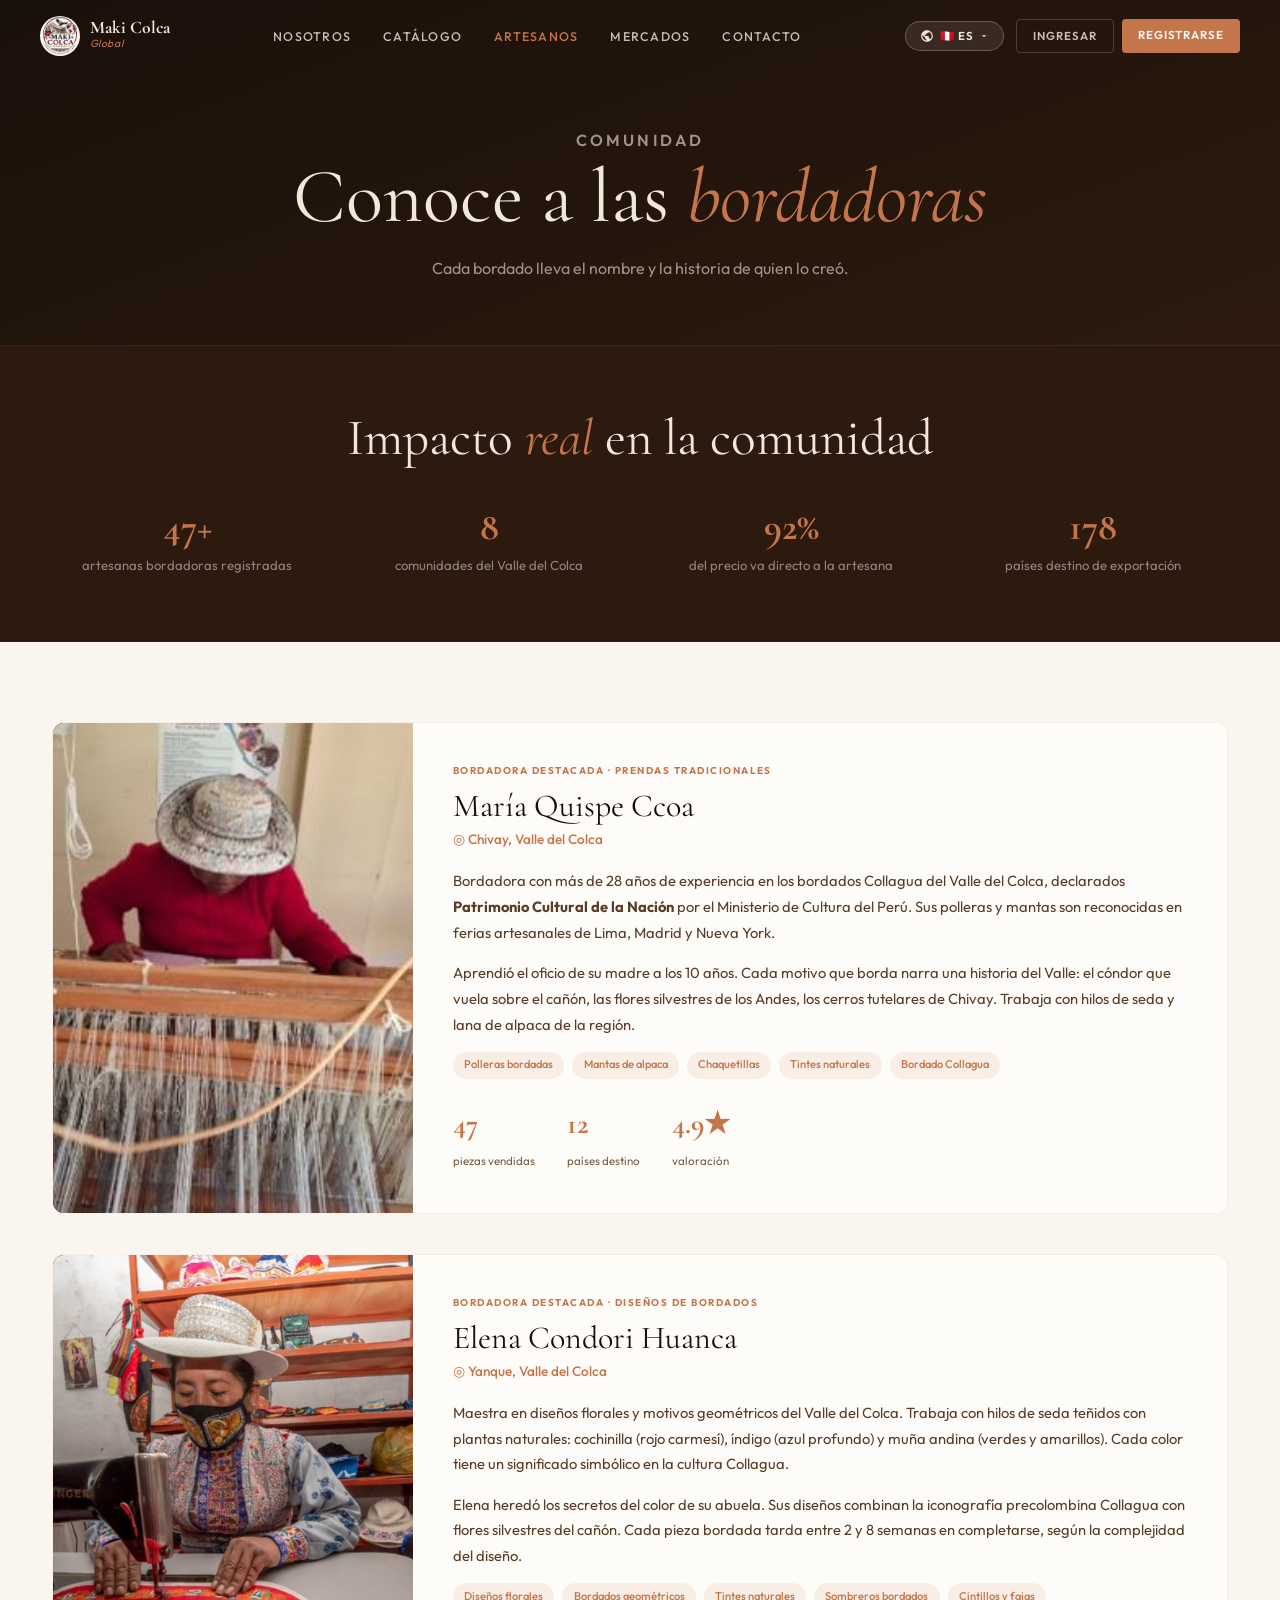
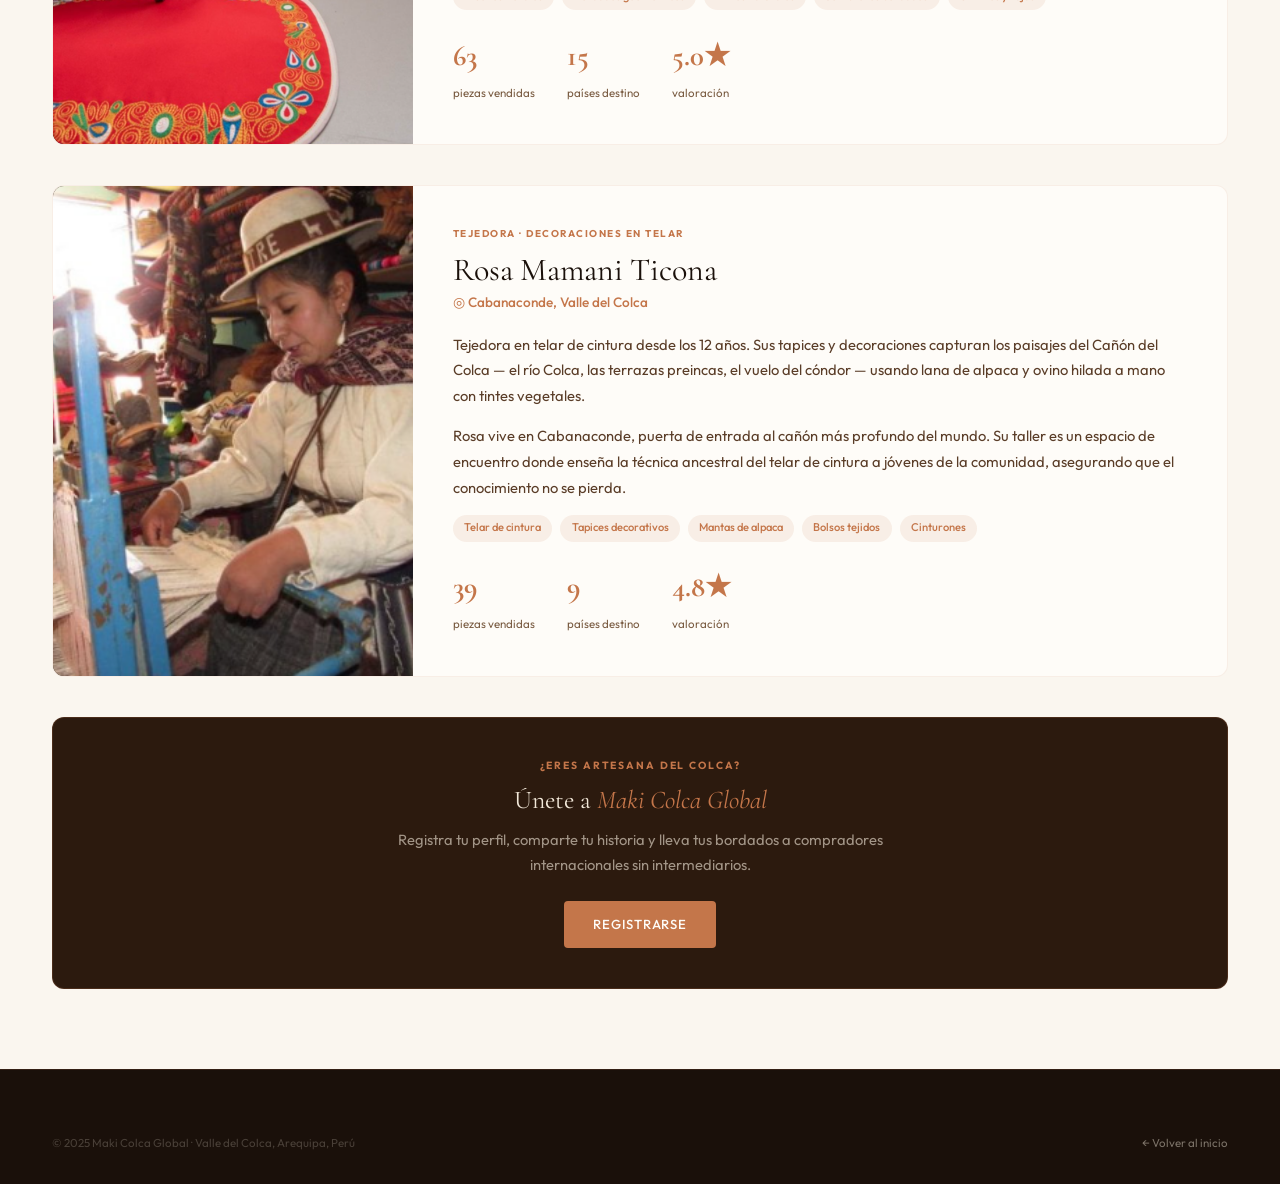
==== pages/artesanos.html @ 5dd4e405 "Add files via upload" ====
<!DOCTYPE html>
<html lang="es">
<head>
  <meta charset="UTF-8" />
  <meta name="viewport" content="width=device-width, initial-scale=1.0" />
  <title>Artesanas — Maki Colca Global</title>
  <link rel="stylesheet" href="../css/main.css" />
  <style>
    .page-header { background: linear-gradient(160deg,#1A100A,#2C1A0E); padding: 8rem 2.5rem 4rem; text-align: center; border-bottom: 1px solid rgba(196,118,74,.2); }
    .page-header h1 { color: var(--sand); margin-bottom: 1rem; }
    .page-header p  { color: rgba(242,232,217,.6); font-size: 1rem; max-width: 520px; margin: 0 auto; }
    .artisans-section { padding: 5rem 0; background: var(--sand-light); }

    .profile-grid { display: grid; grid-template-columns: 360px 1fr; gap: 0; background: var(--white); border-radius: var(--radius-lg); overflow: hidden; border: 1px solid rgba(196,118,74,.1); margin-bottom: 2.5rem; transition: box-shadow .3s; }
    .profile-grid:hover { box-shadow: 0 12px 48px rgba(196,118,74,.1); }
    .profile-img { position: relative; min-height: 320px; background: #2C1A0E; overflow: hidden; }
    .profile-img img { width:100%; height:100%; object-fit:cover; object-position:top; opacity:0; transition: opacity .5s ease; }
    .profile-img img.loaded { opacity:1; }
    .profile-body { padding: 2.5rem; }
    .profile-tag  { font-size:.62rem; font-weight:700; letter-spacing:.15em; text-transform:uppercase; color:var(--clay); display:block; margin-bottom:.6rem; }
    .profile-body h2 { font-size:2rem; margin-bottom:.3rem; }
    .profile-village { color:var(--clay); font-size:.85rem; font-weight:500; display:block; margin-bottom:1.1rem; }
    .profile-body p  { font-size:.92rem; color:#5a3d28; line-height:1.75; margin-bottom:.9rem; }
    .profile-skills  { display:flex; gap:.5rem; flex-wrap:wrap; margin-bottom:1.4rem; }
    .skill-tag { font-size:.7rem; padding:.28rem .7rem; background:rgba(196,118,74,.1); color:var(--clay); border-radius:20px; font-weight:500; }
    .profile-metrics { display:flex; gap:2rem; }
    .metric strong { display:block; font-family:var(--font-display); font-size:1.8rem; color:var(--clay); }
    .metric span   { font-size:.72rem; color:#7a5c42; }

    .impact-band { background:var(--bark); padding:4rem 0; text-align:center; }
    .impact-band h2 { color:var(--sand); margin-bottom:2.5rem; }
    .impact-grid { display:grid; grid-template-columns:repeat(4,1fr); gap:2rem; }
    .impact-item strong { display:block; font-family:var(--font-display); font-size:2.4rem; color:var(--clay); line-height:1; margin-bottom:.4rem; }
    .impact-item span   { font-size:.82rem; color:rgba(242,232,217,.52); }

    @media(max-width:900px){
      .profile-grid { grid-template-columns:1fr; }
      .profile-img  { min-height:240px; }
      .profile-body { padding:1.5rem; }
      .impact-grid  { grid-template-columns:repeat(2,1fr); }
    }
  </style>
</head>
<body class="page-enter">

<nav class="nav scrolled" id="nav">
  <div class="nav__logo">
    <a href="../index.html">
      <img class="nav__logo-img" src="../assets/logo.png" alt="Maki Colca Global" />
      <div class="nav__logo-text"><strong>Maki Colca</strong><span>Global</span></div>
    </a>
  </div>
  <ul class="nav__links">
    <li><a href="../index.html#nosotros" data-i18n="nav_nosotros">Nosotros</a></li>
    <li><a href="catalogo.html" data-i18n="nav_catalogo">Catálogo</a></li>
    <li><a href="#" class="active" data-i18n="nav_artesanos">Artesanos</a></li>
    <li><a href="../index.html#mercados" data-i18n="nav_mercados">Mercados</a></li>
    <li><a href="contacto.html" data-i18n="nav_contacto">Contacto</a></li>
  </ul>
  <div class="nav__right">
    <div class="lang-switcher">
      <button class="lang-btn">
        <svg viewBox="0 0 24 24" style="width:14px;height:14px;fill:currentColor"><path d="M12 2C6.48 2 2 6.48 2 12s4.48 10 10 10 10-4.48 10-10S17.52 2 12 2zm-1 17.93c-3.95-.49-7-3.85-7-7.93 0-.62.08-1.21.21-1.79L9 15v1c0 1.1.9 2 2 2v1.93zm6.9-2.54c-.26-.81-1-1.39-1.9-1.39h-1v-3c0-.55-.45-1-1-1H8v-2h2c.55 0 1-.45 1-1V7h2c1.1 0 2-.9 2-2v-.41c2.93 1.19 5 4.06 5 7.41 0 2.08-.8 3.97-2.1 5.39z"/></svg>
        <span class="lang-current">🇵🇪 ES</span>
        <svg viewBox="0 0 24 24" style="width:10px;height:10px;fill:currentColor"><path d="M7 10l5 5 5-5z"/></svg>
      </button>
      <div class="lang-dropdown">
        <div class="lang-option selected" data-lang="es"><span class="flag">🇵🇪</span> Español</div>
        <div class="lang-option" data-lang="fr"><span class="flag">🇫🇷</span> Français</div>
        <div class="lang-option" data-lang="de"><span class="flag">🇩🇪</span> Deutsch</div>
        <div class="lang-option" data-lang="en"><span class="flag">🇬🇧</span> English</div>
      </div>
    </div>
    <div class="nav__auth">
      <a href="login.html" class="login-btn" data-i18n="nav_login">Ingresar</a>
      <a href="register.html" class="register-btn" data-i18n="nav_register">Registrarse</a>
    </div>
  </div>
  <button class="nav__burger" id="navBurger" aria-label="Menú"><span></span><span></span><span></span></button>
</nav>

<div class="page-header">
  <p class="label label--center" data-i18n="art_label">Comunidad</p>
  <h1 data-i18n="art_title">Conoce a las <em>bordadoras</em></h1>
  <p data-i18n="art_desc">Cada bordado lleva el nombre y la historia de quien lo creó. Transparencia total desde el origen hasta tu hogar.</p>
</div>

<!-- IMPACT -->
<div class="impact-band">
  <div class="container">
    <h2 class="reveal">Impacto <em>real</em> en la comunidad</h2>
    <div class="impact-grid">
      <div class="impact-item reveal"><strong>47+</strong><span>artesanas bordadoras registradas</span></div>
      <div class="impact-item reveal"><strong>8</strong><span>comunidades del Valle del Colca</span></div>
      <div class="impact-item reveal"><strong>92%</strong><span>del precio va directo a la artesana</span></div>
      <div class="impact-item reveal"><strong>178</strong><span>países destino de exportación</span></div>
    </div>
  </div>
</div>

<section class="artisans-section">
  <div class="container">

    <!-- ARTESANA 1 -->
    <div class="profile-grid reveal">
      <div class="profile-img">
        <img data-src="../img/Artesano1.png" alt="María Quispe Ccoa" />
      </div>
      <div class="profile-body">
        <span class="profile-tag">Bordadora destacada · Prendas Tradicionales</span>
        <h2>María Quispe Ccoa</h2>
        <span class="profile-village">◎ Chivay, Valle del Colca</span>
        <p>Bordadora con más de 28 años de experiencia en los bordados Collagua del Valle del Colca, declarados <strong>Patrimonio Cultural de la Nación</strong> por el Ministerio de Cultura del Perú. Sus polleras y mantas son reconocidas en ferias artesanales de Lima, Madrid y Nueva York.</p>
        <p>Aprendió el oficio de su madre a los 10 años. Cada motivo que borda narra una historia del Valle: el cóndor que vuela sobre el cañón, las flores silvestres de los Andes, los cerros tutelares de Chivay. Trabaja con hilos de seda y lana de alpaca de la región.</p>
        <div class="profile-skills">
          <span class="skill-tag">Polleras bordadas</span>
          <span class="skill-tag">Mantas de alpaca</span>
          <span class="skill-tag">Chaquetillas</span>
          <span class="skill-tag">Tintes naturales</span>
          <span class="skill-tag">Bordado Collagua</span>
        </div>
        <div class="profile-metrics">
          <div class="metric"><strong>47</strong><span>piezas vendidas</span></div>
          <div class="metric"><strong>12</strong><span>países destino</span></div>
          <div class="metric"><strong>4.9★</strong><span>valoración</span></div>
        </div>
      </div>
    </div>

    <!-- ARTESANA 2 -->
    <div class="profile-grid reveal">
      <div class="profile-img">
        <img data-src="../img/Artesano2.png" alt="Elena Condori Huanca" />
      </div>
      <div class="profile-body">
        <span class="profile-tag">Bordadora destacada · Diseños de Bordados</span>
        <h2>Elena Condori Huanca</h2>
        <span class="profile-village">◎ Yanque, Valle del Colca</span>
        <p>Maestra en diseños florales y motivos geométricos del Valle del Colca. Trabaja con hilos de seda teñidos con plantas naturales: cochinilla (rojo carmesí), índigo (azul profundo) y muña andina (verdes y amarillos). Cada color tiene un significado simbólico en la cultura Collagua.</p>
        <p>Elena heredó los secretos del color de su abuela. Sus diseños combinan la iconografía precolombina Collagua con flores silvestres del cañón. Cada pieza bordada tarda entre 2 y 8 semanas en completarse, según la complejidad del diseño.</p>
        <div class="profile-skills">
          <span class="skill-tag">Diseños florales</span>
          <span class="skill-tag">Bordados geométricos</span>
          <span class="skill-tag">Tintes naturales</span>
          <span class="skill-tag">Sombreros bordados</span>
          <span class="skill-tag">Cintillos y fajas</span>
        </div>
        <div class="profile-metrics">
          <div class="metric"><strong>63</strong><span>piezas vendidas</span></div>
          <div class="metric"><strong>15</strong><span>países destino</span></div>
          <div class="metric"><strong>5.0★</strong><span>valoración</span></div>
        </div>
      </div>
    </div>

    <!-- ARTESANA 3 -->
    <div class="profile-grid reveal">
      <div class="profile-img">
        <img data-src="../img/Artesano3.png" alt="Rosa Mamani Ticona" />
      </div>
      <div class="profile-body">
        <span class="profile-tag">Tejedora · Decoraciones en Telar</span>
        <h2>Rosa Mamani Ticona</h2>
        <span class="profile-village">◎ Cabanaconde, Valle del Colca</span>
        <p>Tejedora en telar de cintura desde los 12 años. Sus tapices y decoraciones capturan los paisajes del Cañón del Colca — el río Colca, las terrazas preincas, el vuelo del cóndor — usando lana de alpaca y ovino hilada a mano con tintes vegetales.</p>
        <p>Rosa vive en Cabanaconde, puerta de entrada al cañón más profundo del mundo. Su taller es un espacio de encuentro donde enseña la técnica ancestral del telar de cintura a jóvenes de la comunidad, asegurando que el conocimiento no se pierda.</p>
        <div class="profile-skills">
          <span class="skill-tag">Telar de cintura</span>
          <span class="skill-tag">Tapices decorativos</span>
          <span class="skill-tag">Mantas de alpaca</span>
          <span class="skill-tag">Bolsos tejidos</span>
          <span class="skill-tag">Cinturones</span>
        </div>
        <div class="profile-metrics">
          <div class="metric"><strong>39</strong><span>piezas vendidas</span></div>
          <div class="metric"><strong>9</strong><span>países destino</span></div>
          <div class="metric"><strong>4.8★</strong><span>valoración</span></div>
        </div>
      </div>
    </div>

    <!-- CTA para artesanas -->
    <div class="reveal" style="background:var(--bark);border-radius:var(--radius-lg);padding:2.5rem;text-align:center;margin-top:1rem;border:1px solid rgba(196,118,74,.2)">
      <p style="font-size:.65rem;font-weight:700;letter-spacing:.18em;text-transform:uppercase;color:var(--clay);margin-bottom:.75rem">¿Eres artesana del Colca?</p>
      <h3 style="color:var(--sand);font-size:1.6rem;margin-bottom:.75rem">Únete a <em>Maki Colca Global</em></h3>
      <p style="color:rgba(242,232,217,.6);font-size:.92rem;max-width:500px;margin:0 auto 1.5rem;line-height:1.7">Registra tu perfil, comparte tu historia y lleva tus bordados a compradores internacionales sin intermediarios.</p>
      <a href="register.html" class="btn btn--primary" data-i18n="nav_register">Registrarse como artesana</a>
    </div>

  </div>
</section>

<footer class="footer">
  <div class="container">
    <div class="footer__bottom" style="border-top:none;padding-top:0">
      <p data-i18n="footer_copy">© 2025 Maki Colca Global · Valle del Colca, Arequipa, Perú</p>
      <p><a href="../index.html" style="color:rgba(242,232,217,.45)">← Volver al inicio</a></p>
    </div>
  </div>
</footer>

<script src="../js/translations.js"></script>
<script src="../js/main.js"></script>
</body>
</html>
---- css/main.css ----
@import url('https://fonts.googleapis.com/css2?family=Cormorant+Garamond:ital,wght@0,300;0,400;0,600;0,700;1,400&family=Outfit:wght@300;400;500;600&display=swap');
:root{--clay:#C4764A;--clay-dark:#9E5A33;--sand:#F2E8D9;--sand-light:#FAF6EF;--bark:#2C1A0E;--white:#FEFCF8;--ink:#1A100A;--font-display:'Cormorant Garamond',Georgia,serif;--font-body:'Outfit','Segoe UI',Arial,sans-serif;--section-pad:8rem 0;--container:1240px;--radius:4px;--radius-lg:12px;--ease:cubic-bezier(0.25,0.46,0.45,0.94)}
*,*::before,*::after{box-sizing:border-box;margin:0;padding:0}
html{scroll-behavior:smooth}
body{font-family:var(--font-body);background:var(--white);color:var(--ink);overflow-x:hidden;line-height:1.6}
img{display:block;max-width:100%}
a{text-decoration:none;color:inherit}
ul{list-style:none}
h1,h2,h3,h4{font-family:var(--font-display);line-height:1.12;font-weight:400}
h1{font-size:clamp(2.8rem,6vw,5.5rem)}
h2{font-size:clamp(1.8rem,4vw,3.2rem)}
h3{font-size:clamp(1.1rem,2vw,1.5rem)}
em{font-style:italic;color:var(--clay)}
.label{font-size:.7rem;font-weight:600;letter-spacing:.2em;text-transform:uppercase;color:var(--clay);display:block;margin-bottom:1rem}
.label--center{text-align:center}
.label--light{color:var(--sand)}
.section-desc{max-width:600px;font-size:1rem;color:#5a3d28;line-height:1.75;margin-bottom:2.5rem}
.text-center{text-align:center}
.container{max-width:var(--container);margin:0 auto;padding:0 2rem}
.btn{display:inline-flex;align-items:center;justify-content:center;gap:.5rem;padding:.8rem 1.8rem;font-family:var(--font-body);font-size:.82rem;font-weight:500;letter-spacing:.06em;text-transform:uppercase;border:none;cursor:pointer;transition:all .3s var(--ease);border-radius:var(--radius)}
.btn--primary{background:var(--clay);color:var(--white)}
.btn--primary:hover{background:var(--clay-dark);transform:translateY(-2px);box-shadow:0 8px 24px rgba(196,118,74,.35)}
.btn--ghost{background:transparent;color:var(--sand);border:1px solid rgba(242,232,217,.4)}
.btn--ghost:hover{border-color:var(--sand);background:rgba(242,232,217,.1)}
.btn--outline{background:transparent;color:var(--clay);border:1.5px solid var(--clay)}
.btn--outline:hover{background:var(--clay);color:var(--white)}
.nav{position:fixed;top:0;left:0;right:0;z-index:200;display:flex;align-items:center;justify-content:space-between;padding:1rem 2.5rem;transition:all .4s var(--ease)}
.nav.scrolled{background:rgba(28,16,8,.96);backdrop-filter:blur(12px);box-shadow:0 2px 40px rgba(0,0,0,.3)}
.nav__logo{display:flex;align-items:center;gap:.6rem}
.nav__logo a{display:flex;align-items:center;gap:.6rem}
.nav__logo-img{height:40px;width:40px;object-fit:contain;border-radius:50%}
.nav__logo-text strong{display:block;font-family:var(--font-display);font-size:1.1rem;color:var(--sand);line-height:1}
.nav__logo-text span{display:block;font-size:.65rem;font-style:italic;color:var(--clay);letter-spacing:.06em}
.nav__links{display:flex;gap:2rem}
.nav__links a{font-size:.78rem;font-weight:500;letter-spacing:.1em;text-transform:uppercase;color:rgba(242,232,217,.8);transition:color .2s}
.nav__links a:hover,.nav__links a.active{color:var(--clay)}
.nav__right{display:flex;align-items:center;gap:.75rem}
.lang-switcher{position:relative}
.lang-btn{display:flex;align-items:center;gap:.35rem;font-size:.72rem;font-weight:600;letter-spacing:.08em;text-transform:uppercase;background:rgba(242,232,217,.1);color:var(--sand);border:1px solid rgba(242,232,217,.25);border-radius:20px;padding:.4rem .9rem;cursor:pointer;transition:all .2s;font-family:var(--font-body)}
.lang-btn:hover{background:rgba(242,232,217,.18);border-color:rgba(242,232,217,.4)}
.lang-dropdown{position:absolute;top:calc(100% + .5rem);right:0;background:rgba(28,16,8,.97);border:1px solid rgba(196,118,74,.25);border-radius:var(--radius-lg);padding:.5rem 0;min-width:140px;display:none;z-index:300}
.lang-dropdown.open{display:block;animation:slideDown .2s ease both}
.lang-option{display:flex;align-items:center;gap:.6rem;padding:.6rem 1rem;font-size:.8rem;color:rgba(242,232,217,.75);cursor:pointer;transition:all .15s;font-family:var(--font-body)}
.lang-option:hover{background:rgba(196,118,74,.12);color:var(--sand)}
.lang-option.selected{color:var(--clay)}
.lang-option .flag{font-size:1.1rem}
.nav__auth{display:flex;gap:.5rem}
.nav__auth a{font-size:.72rem;font-weight:600;letter-spacing:.08em;text-transform:uppercase;padding:.45rem 1rem;border-radius:var(--radius);transition:all .2s}
.login-btn{color:rgba(242,232,217,.8);border:1px solid rgba(242,232,217,.2)}
.login-btn:hover{border-color:var(--clay);color:var(--clay)}
.register-btn{background:var(--clay);color:var(--white)}
.register-btn:hover{background:var(--clay-dark)}
.nav__burger{display:none;flex-direction:column;gap:5px;background:none;border:none;cursor:pointer;padding:4px}
.nav__burger span{display:block;width:24px;height:2px;background:var(--sand)}
.hero{position:relative;min-height:100vh;display:flex;flex-direction:column;justify-content:center;padding:9rem 2.5rem 5rem;overflow:hidden}
.hero__bg{position:absolute;inset:0;z-index:0;background:radial-gradient(ellipse 80% 60% at 65% 40%,rgba(196,118,74,.18),transparent 60%),radial-gradient(ellipse 50% 80% at 20% 75%,rgba(139,26,26,.1),transparent 60%),linear-gradient(160deg,#1A100A,#2C1A0E 40%,#1a1008)}
.hero__content{position:relative;z-index:1;max-width:760px}
.hero__eyebrow{font-size:.72rem;font-weight:500;letter-spacing:.28em;text-transform:uppercase;color:var(--clay);margin-bottom:1.25rem}
.hero__title{color:var(--sand);margin-bottom:1.25rem}
.hero__subtitle{font-size:1.05rem;color:rgba(242,232,217,.68);max-width:520px;margin-bottom:2rem;line-height:1.8}
.hero__actions{display:flex;gap:1rem;flex-wrap:wrap;margin-bottom:3.5rem}
.hero__stats{position:relative;z-index:1;display:flex;gap:3rem;padding-top:2rem;border-top:1px solid rgba(196,118,74,.22)}
.stat__num{display:block;font-family:var(--font-display);font-size:2.5rem;color:var(--clay);line-height:1}
.stat__label{display:block;font-size:.7rem;color:rgba(242,232,217,.45);text-transform:uppercase;letter-spacing:.1em;margin-top:.3rem}
.section{padding:var(--section-pad)}
.section--sand{background:var(--sand-light)}
.section--bark{background:var(--bark)}
.section--white{background:var(--white)}
.categories{display:grid;grid-template-columns:repeat(4,1fr);gap:1.25rem;margin-bottom:2.5rem}
.cat-card{position:relative;border-radius:var(--radius-lg);overflow:hidden;aspect-ratio:3/4;display:block;transition:transform .4s var(--ease);background:#2C1A0E}
.cat-card:hover{transform:translateY(-5px)}
.cat-card__img{position:absolute;inset:0;width:100%;height:100%;object-fit:cover;opacity:0;transition:opacity .5s ease,transform .6s var(--ease)}
.cat-card__img.loaded{opacity:1}
.cat-card:hover .cat-card__img{transform:scale(1.06)}
.cat-card::after{content:'';position:absolute;inset:0;background:linear-gradient(to top,rgba(26,16,10,.92) 0%,rgba(26,16,10,.3) 55%,transparent 100%)}
.cat-card__body{position:absolute;bottom:0;left:0;right:0;padding:1.4rem;z-index:1}
.cat-card__tag{font-size:.58rem;font-weight:700;letter-spacing:.15em;text-transform:uppercase;color:var(--clay);display:block;margin-bottom:.4rem}
.cat-card__body h3{color:var(--sand);font-size:1.15rem;margin-bottom:.4rem}
.cat-card__body p{font-size:.78rem;color:rgba(242,232,217,.6);line-height:1.5;margin-bottom:.8rem}
.cat-card__cta{font-size:.72rem;color:var(--clay);font-weight:500}
.filter-bar{display:flex;gap:.6rem;flex-wrap:wrap;margin-bottom:2.5rem}
.filter-btn{font-size:.72rem;font-weight:600;letter-spacing:.1em;text-transform:uppercase;padding:.45rem 1.1rem;border:1.5px solid rgba(196,118,74,.3);border-radius:30px;background:transparent;color:#5a3d28;cursor:pointer;transition:all .2s;font-family:var(--font-body)}
.filter-btn:hover,.filter-btn.active{background:var(--clay);color:var(--white);border-color:var(--clay)}
.products-grid{display:grid;grid-template-columns:repeat(auto-fill,minmax(260px,1fr));gap:1.75rem}
.product-card{background:var(--white);border-radius:var(--radius-lg);overflow:hidden;border:1px solid rgba(196,118,74,.1);transition:all .3s var(--ease)}
.product-card:hover{transform:translateY(-4px);box-shadow:0 12px 40px rgba(196,118,74,.12)}
.product-card__img{height:230px;position:relative;background:#2C1A0E;overflow:hidden}
.product-card__img img{width:100%;height:100%;object-fit:cover;opacity:0;transition:opacity .5s ease,transform .5s var(--ease)}
.product-card__img img.loaded{opacity:1}
.product-card:hover .product-card__img img{transform:scale(1.05)}
.product-card__badge{position:absolute;top:.85rem;left:.85rem;font-size:.58rem;font-weight:700;letter-spacing:.12em;text-transform:uppercase;padding:.28rem .65rem;border-radius:20px;background:var(--clay);color:var(--white);z-index:1}
.product-card__body{padding:1.1rem 1.25rem 1.25rem}
.product-card__cat{font-size:.6rem;font-weight:700;letter-spacing:.15em;text-transform:uppercase;color:var(--clay);margin-bottom:.35rem}
.product-card__body h3{font-size:1.1rem;margin-bottom:.3rem}
.product-card__artisan{font-size:.78rem;color:#7a5c42;margin-bottom:.6rem}
.product-card__footer{display:flex;align-items:center;justify-content:space-between;margin-top:.8rem;padding-top:.8rem;border-top:1px solid rgba(196,118,74,.1)}
.product-card__price{font-family:var(--font-display);font-size:1.3rem;color:var(--clay)}
.product-card__btn{font-size:.68rem;font-weight:600;letter-spacing:.1em;text-transform:uppercase;padding:.4rem .9rem;background:var(--clay);color:var(--white);border:none;border-radius:var(--radius);cursor:pointer;transition:background .2s;font-family:var(--font-body)}
.product-card__btn:hover{background:var(--clay-dark)}
.artisans-grid{display:grid;grid-template-columns:repeat(3,1fr);gap:2rem}
.artisan-card{background:var(--white);border-radius:var(--radius-lg);overflow:hidden;border:1px solid rgba(196,118,74,.12);transition:all .3s var(--ease);cursor:pointer}
.artisan-card:hover{transform:translateY(-4px);box-shadow:0 12px 36px rgba(196,118,74,.14)}
.artisan-card__img{height:240px;overflow:hidden;background:#2C1A0E;position:relative}
.artisan-card__img img{width:100%;height:100%;object-fit:cover;opacity:0;transition:opacity .5s ease,transform .5s var(--ease)}
.artisan-card__img img.loaded{opacity:1}
.artisan-card:hover .artisan-card__img img{transform:scale(1.04)}
.artisan-card__body{padding:1.4rem}
.artisan-card__body h3{margin-bottom:.2rem}
.artisan-card__village{font-size:.72rem;color:var(--clay);font-weight:500;display:block;margin-bottom:.6rem}
.artisan-card__body p{font-size:.84rem;color:#5a3d28;line-height:1.65;margin-bottom:.9rem}
.artisan-card__tag{display:inline-block;font-size:.62rem;font-weight:600;letter-spacing:.1em;text-transform:uppercase;color:var(--clay);background:rgba(196,118,74,.1);padding:.25rem .65rem;border-radius:20px;margin-right:.4rem;margin-bottom:.3rem}
.artisan-card__link{font-size:.75rem;color:var(--clay);font-weight:500;display:inline-flex;align-items:center;gap:.3rem;margin-top:.6rem}
.modal-overlay{position:fixed;inset:0;background:rgba(26,16,10,.75);backdrop-filter:blur(6px);z-index:500;display:none;align-items:center;justify-content:center;padding:1rem}
.modal-overlay.open{display:flex;animation:fadeIn .25s ease}
.modal{background:var(--white);border-radius:var(--radius-lg);max-width:780px;width:100%;max-height:90vh;overflow-y:auto;position:relative}
.modal__close{position:absolute;top:1rem;right:1rem;background:rgba(196,118,74,.15);border:none;border-radius:50%;width:36px;height:36px;font-size:1.1rem;cursor:pointer;color:var(--clay);display:flex;align-items:center;justify-content:center;transition:background .2s;z-index:10}
.modal__close:hover{background:var(--clay);color:var(--white)}
.modal__img{height:280px;overflow:hidden;border-radius:var(--radius-lg) var(--radius-lg) 0 0;background:#2C1A0E}
.modal__img img{width:100%;height:100%;object-fit:cover;object-position:top}
.modal__body{padding:2rem}
.modal__tag{font-size:.65rem;font-weight:700;letter-spacing:.15em;text-transform:uppercase;color:var(--clay);display:block;margin-bottom:.5rem}
.modal__body h2{font-size:2rem;margin-bottom:.3rem}
.modal__village{color:var(--clay);font-size:.85rem;font-weight:500;display:block;margin-bottom:1.25rem}
.modal__body p{font-size:.92rem;color:#5a3d28;line-height:1.75;margin-bottom:1rem}
.modal__products-title{font-size:.65rem;font-weight:700;letter-spacing:.15em;text-transform:uppercase;color:var(--clay);margin:1.5rem 0 .75rem}
.modal__tags{display:flex;flex-wrap:wrap;gap:.4rem}
.modal__tag-item{font-size:.72rem;padding:.3rem .75rem;background:rgba(196,118,74,.1);color:var(--clay);border-radius:20px}
.modal__metrics{display:grid;grid-template-columns:repeat(3,1fr);gap:1rem;margin:1.5rem 0;padding:1.25rem;background:var(--sand-light);border-radius:var(--radius-lg)}
.modal__metric strong{display:block;font-family:var(--font-display);font-size:1.6rem;color:var(--clay)}
.modal__metric span{font-size:.72rem;color:#7a5c42}
.auth-layout{display:grid;grid-template-columns:1fr 1fr;min-height:100vh}
.auth-panel{padding:6rem 3rem 3rem;display:flex;flex-direction:column;justify-content:center}
.auth-panel--dark{background:linear-gradient(160deg,#1A100A,#2C1A0E)}
.auth-panel--light{background:var(--sand-light)}
.auth-brand{display:flex;align-items:center;gap:.75rem;margin-bottom:2.5rem}
.auth-brand img{height:56px;width:56px;object-fit:contain;border-radius:50%}
.auth-brand-text strong{display:block;font-family:var(--font-display);font-size:1.35rem;color:var(--sand)}
.auth-brand-text span{font-size:.75rem;font-style:italic;color:var(--clay)}
.auth-panel--dark h1{color:var(--sand);font-size:clamp(1.8rem,3.5vw,2.8rem);margin-bottom:1rem}
.auth-panel--dark p{color:rgba(242,232,217,.6);line-height:1.75}
.auth-benefits{margin-top:2rem;display:flex;flex-direction:column;gap:1rem}
.auth-benefit{display:flex;align-items:flex-start;gap:.8rem}
.auth-benefit__icon{color:var(--clay);font-size:1.1rem;margin-top:.1rem;flex-shrink:0}
.auth-benefit strong{display:block;color:var(--sand);font-size:.88rem;margin-bottom:.1rem}
.auth-benefit p{color:rgba(242,232,217,.55);font-size:.82rem;line-height:1.5}
.form-group{margin-bottom:1.25rem}
.form-group label{display:block;font-size:.68rem;font-weight:700;letter-spacing:.12em;text-transform:uppercase;color:var(--clay);margin-bottom:.45rem}
.form-group input,.form-group select,.form-group textarea{width:100%;padding:.78rem 1rem;background:var(--white);border:1.5px solid rgba(196,118,74,.2);border-radius:var(--radius);font-family:var(--font-body);font-size:.92rem;color:var(--ink);transition:border-color .2s;outline:none}
.form-group input:focus,.form-group select:focus,.form-group textarea:focus{border-color:var(--clay)}
.form-group textarea{min-height:100px;resize:vertical}
.form-submit{width:100%;margin-top:.25rem}
.form-link{font-size:.82rem;color:#7a5c42;text-align:center;margin-top:1rem}
.form-link a{color:var(--clay);font-weight:500}
.form-divider{display:flex;align-items:center;gap:.75rem;margin:1.25rem 0}
.form-divider::before,.form-divider::after{content:'';flex:1;height:1px;background:rgba(196,118,74,.2)}
.form-divider span{font-size:.72rem;color:#9a7a5a;text-transform:uppercase;letter-spacing:.1em}
.role-cards{display:grid;grid-template-columns:1fr 1fr;gap:.75rem;margin-bottom:1.25rem}
.role-card{border:2px solid rgba(196,118,74,.2);border-radius:var(--radius-lg);padding:1rem;cursor:pointer;transition:all .2s;text-align:center}
.role-card:hover{border-color:var(--clay)}
.role-card.active{border-color:var(--clay);background:rgba(196,118,74,.07)}
.role-card__icon{font-size:1.5rem;margin-bottom:.4rem}
.role-card__name{font-size:.82rem;font-weight:600;color:var(--ink);margin-bottom:.2rem}
.role-card__desc{font-size:.72rem;color:#7a5c42;line-height:1.4}
.footer{background:var(--ink);padding:4rem 0 2rem;border-top:1px solid rgba(196,118,74,.15)}
.footer__top{display:grid;grid-template-columns:1.4fr 2fr;gap:4rem;margin-bottom:3rem}
.footer__logo{display:flex;align-items:center;gap:.6rem;margin-bottom:.9rem}
.footer__logo img{height:44px;width:44px;object-fit:contain;border-radius:50%}
.footer__logo-text strong{display:block;font-family:var(--font-display);font-size:1.15rem;color:var(--sand)}
.footer__logo-text span{font-size:.68rem;font-style:italic;color:var(--clay)}
.footer__brand p{font-size:.83rem;color:rgba(242,232,217,.42);line-height:1.7;max-width:260px}
.footer__links{display:grid;grid-template-columns:repeat(3,1fr);gap:2rem}
.footer__col h4{font-size:.67rem;font-weight:700;letter-spacing:.15em;text-transform:uppercase;color:var(--clay);margin-bottom:1.1rem}
.footer__col li+li{margin-top:.55rem}
.footer__col a{font-size:.83rem;color:rgba(242,232,217,.48);transition:color .2s}
.footer__col a:hover{color:var(--sand)}
.footer__bottom{padding-top:1.75rem;border-top:1px solid rgba(196,118,74,.1);display:flex;justify-content:space-between;flex-wrap:wrap;gap:.5rem}
.footer__bottom p{font-size:.72rem;color:rgba(242,232,217,.22)}
@keyframes fadeIn{from{opacity:0}to{opacity:1}}
@keyframes fadeUp{from{opacity:0;transform:translateY(30px)}to{opacity:1;transform:translateY(0)}}
@keyframes slideDown{from{opacity:0;transform:translateY(-12px)}to{opacity:1;transform:translateY(0)}}
.reveal{opacity:0;transform:translateY(28px);transition:opacity .75s var(--ease),transform .75s var(--ease)}
.reveal.visible{opacity:1;transform:translateY(0)}
.page-enter{animation:fadeIn .35s ease both}
.nav{animation:fadeIn .5s ease .1s both}
.hero__eyebrow{animation:fadeUp .9s var(--ease) .2s both}
.hero__title{animation:fadeUp 1s var(--ease) .35s both}
.hero__subtitle{animation:fadeUp .95s var(--ease) .5s both}
.hero__actions{animation:fadeUp .9s var(--ease) .65s both}
.hero__stats{animation:fadeUp .9s var(--ease) .8s both}
@media(max-width:1024px){.categories{grid-template-columns:repeat(2,1fr)}.artisans-grid{grid-template-columns:repeat(2,1fr)}.auth-layout{grid-template-columns:1fr}.auth-panel--dark{display:none}.auth-panel--light{padding:5rem 2rem 3rem}.footer__top{grid-template-columns:1fr;gap:2rem}.footer__links{grid-template-columns:repeat(2,1fr)}}
@media(max-width:768px){:root{--section-pad:5rem 0}.nav__links,.nav__auth,.lang-switcher{display:none}.nav__burger{display:flex}.nav{padding:.9rem 1.5rem}.hero{padding:7rem 1.5rem 4rem}.hero__stats{flex-direction:column;gap:1.25rem}.categories{grid-template-columns:1fr 1fr}.artisans-grid{grid-template-columns:1fr}.products-grid{grid-template-columns:1fr 1fr}.footer__links{grid-template-columns:1fr}.footer__bottom{flex-direction:column}}
@media(max-width:480px){.categories{grid-template-columns:1fr}.products-grid{grid-template-columns:1fr}h1{font-size:2.4rem}}
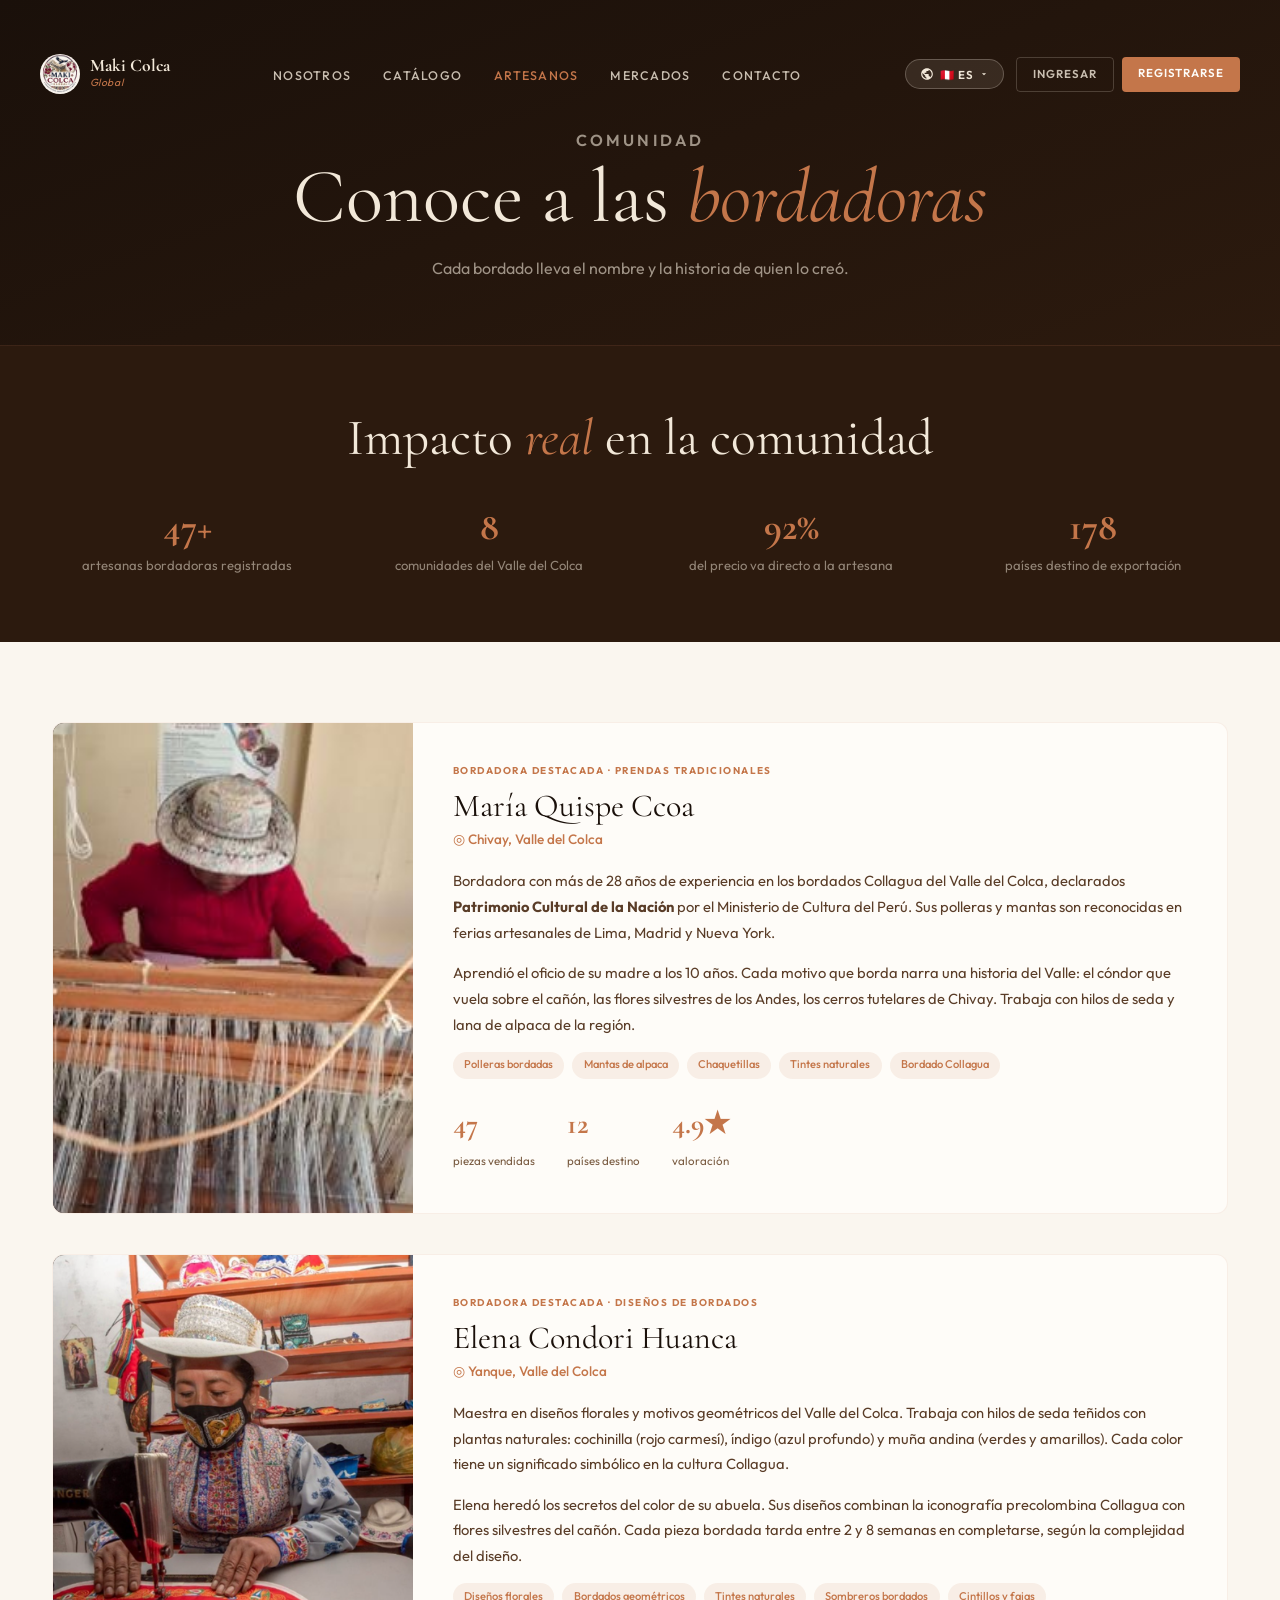
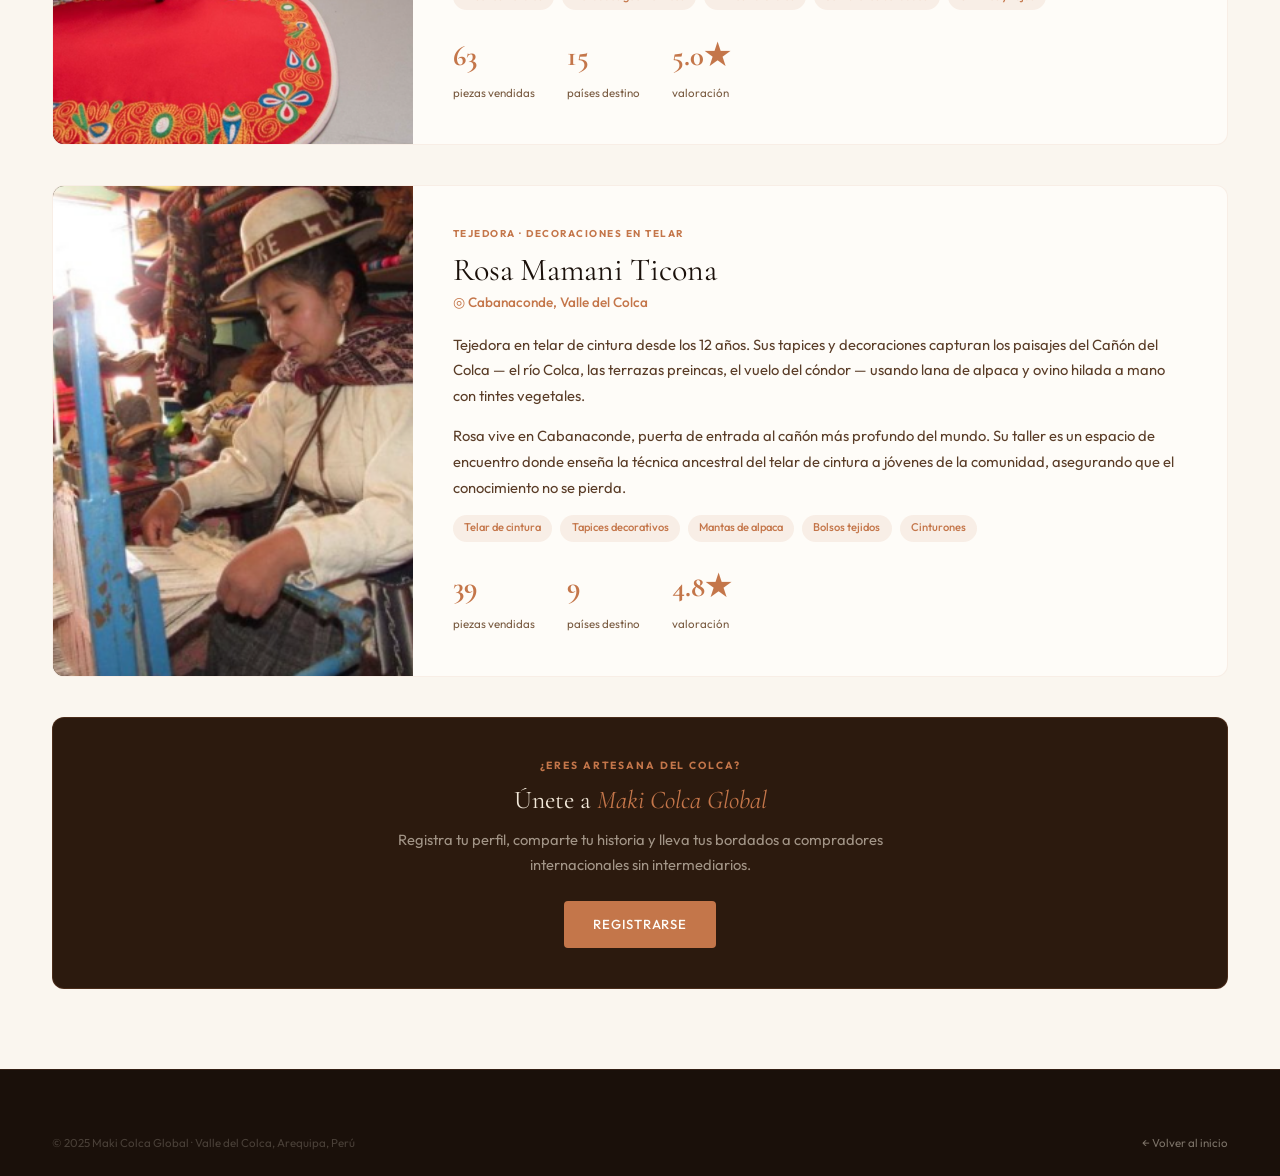
==== commit 7a11884a: "feat: v2 profesional — carrito, reseñas, multimoneda, blog, GDPR, WhatsApp" ====
--- a/pages/artesanos.html
+++ b/pages/artesanos.html
@@ -199,7 +199,7 @@
   </div>
 </footer>
 
-<script src="../js/translations.js"></script>
-<script src="../js/main.js"></script>
+<script src="../../js/translations.js"></script>
+<script src="../../js/app.js"></script>
 </body>
 </html>
--- a/css/main.css
+++ b/css/main.css
@@ -1,11 +1,35 @@
 @import url('https://fonts.googleapis.com/css2?family=Cormorant+Garamond:ital,wght@0,300;0,400;0,600;0,700;1,400&family=Outfit:wght@300;400;500;600&display=swap');
-:root{--clay:#C4764A;--clay-dark:#9E5A33;--sand:#F2E8D9;--sand-light:#FAF6EF;--bark:#2C1A0E;--white:#FEFCF8;--ink:#1A100A;--font-display:'Cormorant Garamond',Georgia,serif;--font-body:'Outfit','Segoe UI',Arial,sans-serif;--section-pad:8rem 0;--container:1240px;--radius:4px;--radius-lg:12px;--ease:cubic-bezier(0.25,0.46,0.45,0.94)}
+
+/* ── Variables ─────────────────────────────────────────────────────────────── */
+:root {
+  --clay:       #C4764A;
+  --clay-dark:  #9E5A33;
+  --clay-light: rgba(196,118,74,.1);
+  --sand:       #F2E8D9;
+  --sand-light: #FAF6EF;
+  --bark:       #2C1A0E;
+  --white:      #FEFCF8;
+  --ink:        #1A100A;
+  --success:    #2D6B4A;
+  --font-display:'Cormorant Garamond',Georgia,serif;
+  --font-body:  'Outfit','Segoe UI',Arial,sans-serif;
+  --section-pad:8rem 0;
+  --container:  1240px;
+  --radius:     4px;
+  --radius-lg:  12px;
+  --ease:       cubic-bezier(0.25,0.46,0.45,0.94);
+  --shadow-sm:  0 2px 12px rgba(26,16,10,.08);
+  --shadow-md:  0 8px 32px rgba(26,16,10,.12);
+  --shadow-lg:  0 16px 56px rgba(196,118,74,.15);
+}
+
 *,*::before,*::after{box-sizing:border-box;margin:0;padding:0}
 html{scroll-behavior:smooth}
 body{font-family:var(--font-body);background:var(--white);color:var(--ink);overflow-x:hidden;line-height:1.6}
 img{display:block;max-width:100%}
 a{text-decoration:none;color:inherit}
 ul{list-style:none}
+
 h1,h2,h3,h4{font-family:var(--font-display);line-height:1.12;font-weight:400}
 h1{font-size:clamp(2.8rem,6vw,5.5rem)}
 h2{font-size:clamp(1.8rem,4vw,3.2rem)}
@@ -17,6 +41,8 @@
 .section-desc{max-width:600px;font-size:1rem;color:#5a3d28;line-height:1.75;margin-bottom:2.5rem}
 .text-center{text-align:center}
 .container{max-width:var(--container);margin:0 auto;padding:0 2rem}
+
+/* ── Buttons ───────────────────────────────────────────────────────────────── */
 .btn{display:inline-flex;align-items:center;justify-content:center;gap:.5rem;padding:.8rem 1.8rem;font-family:var(--font-body);font-size:.82rem;font-weight:500;letter-spacing:.06em;text-transform:uppercase;border:none;cursor:pointer;transition:all .3s var(--ease);border-radius:var(--radius)}
 .btn--primary{background:var(--clay);color:var(--white)}
 .btn--primary:hover{background:var(--clay-dark);transform:translateY(-2px);box-shadow:0 8px 24px rgba(196,118,74,.35)}
@@ -24,8 +50,24 @@
 .btn--ghost:hover{border-color:var(--sand);background:rgba(242,232,217,.1)}
 .btn--outline{background:transparent;color:var(--clay);border:1.5px solid var(--clay)}
 .btn--outline:hover{background:var(--clay);color:var(--white)}
-.nav{position:fixed;top:0;left:0;right:0;z-index:200;display:flex;align-items:center;justify-content:space-between;padding:1rem 2.5rem;transition:all .4s var(--ease)}
-.nav.scrolled{background:rgba(28,16,8,.96);backdrop-filter:blur(12px);box-shadow:0 2px 40px rgba(0,0,0,.3)}
+.btn--success{background:var(--success);color:var(--white)}
+.btn--sm{padding:.5rem 1.1rem;font-size:.75rem}
+.btn--full{width:100%}
+
+/* ── Toast notification ─────────────────────────────────────────────────────── */
+.toast{position:fixed;bottom:2rem;right:2rem;background:var(--bark);color:var(--sand);padding:1rem 1.5rem;border-radius:var(--radius-lg);border-left:4px solid var(--clay);font-size:.88rem;z-index:9999;transform:translateX(200%);transition:transform .4s var(--ease);max-width:320px;box-shadow:var(--shadow-md)}
+.toast.show{transform:translateX(0)}
+.toast__title{font-weight:600;color:var(--clay);margin-bottom:.2rem;font-size:.9rem}
+
+/* ── Cart badge ─────────────────────────────────────────────────────────────── */
+.cart-btn{position:relative;background:var(--clay);color:var(--white);border:none;border-radius:var(--radius);padding:.45rem .85rem;cursor:pointer;font-family:var(--font-body);font-size:.72rem;font-weight:600;letter-spacing:.08em;text-transform:uppercase;display:flex;align-items:center;gap:.35rem;transition:all .2s}
+.cart-btn:hover{background:var(--clay-dark)}
+.cart-btn .cart-label{display:none}
+.cart-count{position:absolute;top:-.4rem;right:-.4rem;background:#8B1A1A;color:#fff;border-radius:50%;width:18px;height:18px;font-size:.62rem;display:flex;align-items:center;justify-content:center;font-weight:700}
+
+/* ── NAV ───────────────────────────────────────────────────────────────────── */
+.nav{position:fixed;top:40px;left:0;right:0;z-index:200;display:flex;align-items:center;justify-content:space-between;padding:.9rem 2.5rem;transition:all .4s var(--ease)}
+.nav.scrolled{top:0;background:rgba(28,16,8,.96);backdrop-filter:blur(12px);box-shadow:0 2px 40px rgba(0,0,0,.3)}
 .nav__logo{display:flex;align-items:center;gap:.6rem}
 .nav__logo a{display:flex;align-items:center;gap:.6rem}
 .nav__logo-img{height:40px;width:40px;object-fit:contain;border-radius:50%}
@@ -37,13 +79,12 @@
 .nav__right{display:flex;align-items:center;gap:.75rem}
 .lang-switcher{position:relative}
 .lang-btn{display:flex;align-items:center;gap:.35rem;font-size:.72rem;font-weight:600;letter-spacing:.08em;text-transform:uppercase;background:rgba(242,232,217,.1);color:var(--sand);border:1px solid rgba(242,232,217,.25);border-radius:20px;padding:.4rem .9rem;cursor:pointer;transition:all .2s;font-family:var(--font-body)}
-.lang-btn:hover{background:rgba(242,232,217,.18);border-color:rgba(242,232,217,.4)}
+.lang-btn:hover{background:rgba(242,232,217,.18)}
 .lang-dropdown{position:absolute;top:calc(100% + .5rem);right:0;background:rgba(28,16,8,.97);border:1px solid rgba(196,118,74,.25);border-radius:var(--radius-lg);padding:.5rem 0;min-width:140px;display:none;z-index:300}
 .lang-dropdown.open{display:block;animation:slideDown .2s ease both}
 .lang-option{display:flex;align-items:center;gap:.6rem;padding:.6rem 1rem;font-size:.8rem;color:rgba(242,232,217,.75);cursor:pointer;transition:all .15s;font-family:var(--font-body)}
 .lang-option:hover{background:rgba(196,118,74,.12);color:var(--sand)}
 .lang-option.selected{color:var(--clay)}
-.lang-option .flag{font-size:1.1rem}
 .nav__auth{display:flex;gap:.5rem}
 .nav__auth a{font-size:.72rem;font-weight:600;letter-spacing:.08em;text-transform:uppercase;padding:.45rem 1rem;border-radius:var(--radius);transition:all .2s}
 .login-btn{color:rgba(242,232,217,.8);border:1px solid rgba(242,232,217,.2)}
@@ -52,7 +93,15 @@
 .register-btn:hover{background:var(--clay-dark)}
 .nav__burger{display:none;flex-direction:column;gap:5px;background:none;border:none;cursor:pointer;padding:4px}
 .nav__burger span{display:block;width:24px;height:2px;background:var(--sand)}
-.hero{position:relative;min-height:100vh;display:flex;flex-direction:column;justify-content:center;padding:9rem 2.5rem 5rem;overflow:hidden}
+
+/* ── TRUST BAR ─────────────────────────────────────────────────────────────── */
+.trust-bar{position:fixed;top:0;left:0;right:0;z-index:201;background:var(--bark);padding:.55rem 0;border-bottom:1px solid rgba(196,118,74,.2)}
+.trust-bar__inner{display:flex;justify-content:center;gap:2.5rem;flex-wrap:nowrap;overflow:hidden}
+.trust-item{display:flex;align-items:center;gap:.4rem;font-size:.68rem;color:rgba(242,232,217,.7);font-weight:500;letter-spacing:.03em;white-space:nowrap}
+.trust-item span:first-child{font-size:.9rem}
+
+/* ── HERO ──────────────────────────────────────────────────────────────────── */
+.hero{position:relative;min-height:100vh;display:flex;flex-direction:column;justify-content:center;padding:10rem 2.5rem 5rem;overflow:hidden}
 .hero__bg{position:absolute;inset:0;z-index:0;background:radial-gradient(ellipse 80% 60% at 65% 40%,rgba(196,118,74,.18),transparent 60%),radial-gradient(ellipse 50% 80% at 20% 75%,rgba(139,26,26,.1),transparent 60%),linear-gradient(160deg,#1A100A,#2C1A0E 40%,#1a1008)}
 .hero__content{position:relative;z-index:1;max-width:760px}
 .hero__eyebrow{font-size:.72rem;font-weight:500;letter-spacing:.28em;text-transform:uppercase;color:var(--clay);margin-bottom:1.25rem}
@@ -62,13 +111,25 @@
 .hero__stats{position:relative;z-index:1;display:flex;gap:3rem;padding-top:2rem;border-top:1px solid rgba(196,118,74,.22)}
 .stat__num{display:block;font-family:var(--font-display);font-size:2.5rem;color:var(--clay);line-height:1}
 .stat__label{display:block;font-size:.7rem;color:rgba(242,232,217,.45);text-transform:uppercase;letter-spacing:.1em;margin-top:.3rem}
+
+/* ── TRUST BADGES ──────────────────────────────────────────────────────────── */
+.badges-section{padding:3rem 0;background:var(--white);border-bottom:1px solid rgba(196,118,74,.1)}
+.badges-grid{display:flex;justify-content:center;gap:2rem;flex-wrap:wrap}
+.badge-item{display:flex;align-items:center;gap:.75rem;padding:.85rem 1.4rem;border:1px solid rgba(196,118,74,.2);border-radius:var(--radius-lg);background:var(--sand-light)}
+.badge-item__icon{font-size:1.6rem}
+.badge-item__text strong{display:block;font-size:.8rem;font-weight:600;color:var(--ink);margin-bottom:.1rem}
+.badge-item__text span{font-size:.7rem;color:#7a5c42}
+
+/* ── SECTIONS ──────────────────────────────────────────────────────────────── */
 .section{padding:var(--section-pad)}
 .section--sand{background:var(--sand-light)}
 .section--bark{background:var(--bark)}
 .section--white{background:var(--white)}
+
+/* ── CATEGORIES ────────────────────────────────────────────────────────────── */
 .categories{display:grid;grid-template-columns:repeat(4,1fr);gap:1.25rem;margin-bottom:2.5rem}
 .cat-card{position:relative;border-radius:var(--radius-lg);overflow:hidden;aspect-ratio:3/4;display:block;transition:transform .4s var(--ease);background:#2C1A0E}
-.cat-card:hover{transform:translateY(-5px)}
+.cat-card:hover{transform:translateY(-5px);box-shadow:var(--shadow-lg)}
 .cat-card__img{position:absolute;inset:0;width:100%;height:100%;object-fit:cover;opacity:0;transition:opacity .5s ease,transform .6s var(--ease)}
 .cat-card__img.loaded{opacity:1}
 .cat-card:hover .cat-card__img{transform:scale(1.06)}
@@ -78,28 +139,70 @@
 .cat-card__body h3{color:var(--sand);font-size:1.15rem;margin-bottom:.4rem}
 .cat-card__body p{font-size:.78rem;color:rgba(242,232,217,.6);line-height:1.5;margin-bottom:.8rem}
 .cat-card__cta{font-size:.72rem;color:var(--clay);font-weight:500}
+
+/* ── PRODUCTS ──────────────────────────────────────────────────────────────── */
 .filter-bar{display:flex;gap:.6rem;flex-wrap:wrap;margin-bottom:2.5rem}
 .filter-btn{font-size:.72rem;font-weight:600;letter-spacing:.1em;text-transform:uppercase;padding:.45rem 1.1rem;border:1.5px solid rgba(196,118,74,.3);border-radius:30px;background:transparent;color:#5a3d28;cursor:pointer;transition:all .2s;font-family:var(--font-body)}
 .filter-btn:hover,.filter-btn.active{background:var(--clay);color:var(--white);border-color:var(--clay)}
 .products-grid{display:grid;grid-template-columns:repeat(auto-fill,minmax(260px,1fr));gap:1.75rem}
-.product-card{background:var(--white);border-radius:var(--radius-lg);overflow:hidden;border:1px solid rgba(196,118,74,.1);transition:all .3s var(--ease)}
-.product-card:hover{transform:translateY(-4px);box-shadow:0 12px 40px rgba(196,118,74,.12)}
+.product-card{background:var(--white);border-radius:var(--radius-lg);overflow:hidden;border:1px solid rgba(196,118,74,.1);transition:all .3s var(--ease);position:relative}
+.product-card:hover{transform:translateY(-4px);box-shadow:var(--shadow-lg)}
 .product-card__img{height:230px;position:relative;background:#2C1A0E;overflow:hidden}
 .product-card__img img{width:100%;height:100%;object-fit:cover;opacity:0;transition:opacity .5s ease,transform .5s var(--ease)}
 .product-card__img img.loaded{opacity:1}
 .product-card:hover .product-card__img img{transform:scale(1.05)}
 .product-card__badge{position:absolute;top:.85rem;left:.85rem;font-size:.58rem;font-weight:700;letter-spacing:.12em;text-transform:uppercase;padding:.28rem .65rem;border-radius:20px;background:var(--clay);color:var(--white);z-index:1}
+.product-card__stock{position:absolute;top:.85rem;right:.85rem;font-size:.58rem;font-weight:600;padding:.25rem .55rem;border-radius:20px;z-index:1}
+.stock--ok{background:rgba(45,107,74,.15);color:#2D6B4A}
+.stock--low{background:rgba(196,118,74,.15);color:#9E5A33}
 .product-card__body{padding:1.1rem 1.25rem 1.25rem}
 .product-card__cat{font-size:.6rem;font-weight:700;letter-spacing:.15em;text-transform:uppercase;color:var(--clay);margin-bottom:.35rem}
 .product-card__body h3{font-size:1.1rem;margin-bottom:.3rem}
-.product-card__artisan{font-size:.78rem;color:#7a5c42;margin-bottom:.6rem}
+.product-card__artisan{font-size:.78rem;color:#7a5c42;margin-bottom:.4rem}
+.product-card__stars{display:flex;align-items:center;gap:.3rem;margin-bottom:.5rem}
+.stars{color:#C9973A;font-size:.85rem}
+.stars-count{font-size:.72rem;color:#9a7a5a}
 .product-card__footer{display:flex;align-items:center;justify-content:space-between;margin-top:.8rem;padding-top:.8rem;border-top:1px solid rgba(196,118,74,.1)}
-.product-card__price{font-family:var(--font-display);font-size:1.3rem;color:var(--clay)}
-.product-card__btn{font-size:.68rem;font-weight:600;letter-spacing:.1em;text-transform:uppercase;padding:.4rem .9rem;background:var(--clay);color:var(--white);border:none;border-radius:var(--radius);cursor:pointer;transition:background .2s;font-family:var(--font-body)}
-.product-card__btn:hover{background:var(--clay-dark)}
+.product-card__prices{display:flex;flex-direction:column}
+.product-card__price{font-family:var(--font-display);font-size:1.3rem;color:var(--clay);line-height:1}
+.product-card__price-eur{font-size:.75rem;color:#9a7a5a;margin-top:.1rem}
+.product-card__btn{font-size:.68rem;font-weight:600;letter-spacing:.1em;text-transform:uppercase;padding:.4rem .9rem;background:var(--clay);color:var(--white);border:none;border-radius:var(--radius);cursor:pointer;transition:all .2s;font-family:var(--font-body)}
+.product-card__btn:hover{background:var(--clay-dark);transform:scale(1.05)}
+
+/* ── CART SIDEBAR ──────────────────────────────────────────────────────────── */
+.cart-overlay{position:fixed;inset:0;background:rgba(26,16,10,.6);z-index:400;display:none;backdrop-filter:blur(4px)}
+.cart-overlay.open{display:block;animation:fadeIn .25s ease}
+.cart-sidebar{position:fixed;top:0;right:0;bottom:0;width:420px;background:var(--white);z-index:401;transform:translateX(100%);transition:transform .4s var(--ease);display:flex;flex-direction:column}
+.cart-sidebar.open{transform:translateX(0)}
+.cart-sidebar__head{padding:1.5rem;border-bottom:1px solid rgba(196,118,74,.15);display:flex;align-items:center;justify-content:space-between}
+.cart-sidebar__head h3{font-size:1.2rem}
+.cart-close{background:none;border:none;font-size:1.2rem;cursor:pointer;color:#7a5c42;padding:.25rem;transition:color .2s}
+.cart-close:hover{color:var(--clay)}
+.cart-items{flex:1;overflow-y:auto;padding:1rem 1.5rem}
+.cart-empty{text-align:center;padding:3rem 1rem;color:#9a7a5a}
+.cart-empty__icon{font-size:3rem;margin-bottom:1rem}
+.cart-item{display:flex;gap:1rem;padding:1rem 0;border-bottom:1px solid rgba(196,118,74,.1)}
+.cart-item__img{width:64px;height:64px;border-radius:var(--radius);overflow:hidden;background:#2C1A0E;flex-shrink:0}
+.cart-item__img img{width:100%;height:100%;object-fit:cover}
+.cart-item__info{flex:1}
+.cart-item__name{font-size:.88rem;font-weight:500;margin-bottom:.2rem}
+.cart-item__artisan{font-size:.72rem;color:#9a7a5a}
+.cart-item__price{font-family:var(--font-display);font-size:1rem;color:var(--clay);margin-top:.3rem}
+.cart-item__remove{background:none;border:none;color:#c0a080;cursor:pointer;font-size:.75rem;margin-top:.25rem;padding:0;transition:color .2s}
+.cart-item__remove:hover{color:#8B1A1A}
+.cart-sidebar__foot{padding:1.5rem;border-top:1px solid rgba(196,118,74,.15)}
+.cart-shipping{background:var(--sand-light);border-radius:var(--radius);padding:.75rem 1rem;margin-bottom:1rem}
+.cart-shipping label{font-size:.7rem;font-weight:700;letter-spacing:.1em;text-transform:uppercase;color:var(--clay);display:block;margin-bottom:.4rem}
+.cart-shipping select{width:100%;padding:.4rem .7rem;border:1px solid rgba(196,118,74,.2);border-radius:var(--radius);font-family:var(--font-body);font-size:.85rem;background:var(--white);color:var(--ink);outline:none}
+.cart-totals{margin-bottom:1rem}
+.cart-row{display:flex;justify-content:space-between;font-size:.88rem;color:#5a3d28;margin-bottom:.4rem}
+.cart-row--total{font-weight:600;font-size:1rem;color:var(--ink);border-top:1px solid rgba(196,118,74,.15);padding-top:.5rem;margin-top:.5rem}
+.cart-row--total .price{font-family:var(--font-display);font-size:1.4rem;color:var(--clay)}
+
+/* ── ARTISANS ──────────────────────────────────────────────────────────────── */
 .artisans-grid{display:grid;grid-template-columns:repeat(3,1fr);gap:2rem}
 .artisan-card{background:var(--white);border-radius:var(--radius-lg);overflow:hidden;border:1px solid rgba(196,118,74,.12);transition:all .3s var(--ease);cursor:pointer}
-.artisan-card:hover{transform:translateY(-4px);box-shadow:0 12px 36px rgba(196,118,74,.14)}
+.artisan-card:hover{transform:translateY(-4px);box-shadow:var(--shadow-lg)}
 .artisan-card__img{height:240px;overflow:hidden;background:#2C1A0E;position:relative}
 .artisan-card__img img{width:100%;height:100%;object-fit:cover;opacity:0;transition:opacity .5s ease,transform .5s var(--ease)}
 .artisan-card__img img.loaded{opacity:1}
@@ -108,12 +211,14 @@
 .artisan-card__body h3{margin-bottom:.2rem}
 .artisan-card__village{font-size:.72rem;color:var(--clay);font-weight:500;display:block;margin-bottom:.6rem}
 .artisan-card__body p{font-size:.84rem;color:#5a3d28;line-height:1.65;margin-bottom:.9rem}
-.artisan-card__tag{display:inline-block;font-size:.62rem;font-weight:600;letter-spacing:.1em;text-transform:uppercase;color:var(--clay);background:rgba(196,118,74,.1);padding:.25rem .65rem;border-radius:20px;margin-right:.4rem;margin-bottom:.3rem}
+.artisan-card__tag{display:inline-block;font-size:.62rem;font-weight:600;letter-spacing:.1em;text-transform:uppercase;color:var(--clay);background:var(--clay-light);padding:.25rem .65rem;border-radius:20px;margin-right:.4rem;margin-bottom:.3rem}
 .artisan-card__link{font-size:.75rem;color:var(--clay);font-weight:500;display:inline-flex;align-items:center;gap:.3rem;margin-top:.6rem}
+
+/* ── MODAL ─────────────────────────────────────────────────────────────────── */
 .modal-overlay{position:fixed;inset:0;background:rgba(26,16,10,.75);backdrop-filter:blur(6px);z-index:500;display:none;align-items:center;justify-content:center;padding:1rem}
 .modal-overlay.open{display:flex;animation:fadeIn .25s ease}
 .modal{background:var(--white);border-radius:var(--radius-lg);max-width:780px;width:100%;max-height:90vh;overflow-y:auto;position:relative}
-.modal__close{position:absolute;top:1rem;right:1rem;background:rgba(196,118,74,.15);border:none;border-radius:50%;width:36px;height:36px;font-size:1.1rem;cursor:pointer;color:var(--clay);display:flex;align-items:center;justify-content:center;transition:background .2s;z-index:10}
+.modal__close{position:absolute;top:1rem;right:1rem;background:var(--clay-light);border:none;border-radius:50%;width:36px;height:36px;cursor:pointer;color:var(--clay);display:flex;align-items:center;justify-content:center;transition:all .2s;z-index:10;font-size:1rem}
 .modal__close:hover{background:var(--clay);color:var(--white)}
 .modal__img{height:280px;overflow:hidden;border-radius:var(--radius-lg) var(--radius-lg) 0 0;background:#2C1A0E}
 .modal__img img{width:100%;height:100%;object-fit:cover;object-position:top}
@@ -122,12 +227,73 @@
 .modal__body h2{font-size:2rem;margin-bottom:.3rem}
 .modal__village{color:var(--clay);font-size:.85rem;font-weight:500;display:block;margin-bottom:1.25rem}
 .modal__body p{font-size:.92rem;color:#5a3d28;line-height:1.75;margin-bottom:1rem}
-.modal__products-title{font-size:.65rem;font-weight:700;letter-spacing:.15em;text-transform:uppercase;color:var(--clay);margin:1.5rem 0 .75rem}
-.modal__tags{display:flex;flex-wrap:wrap;gap:.4rem}
-.modal__tag-item{font-size:.72rem;padding:.3rem .75rem;background:rgba(196,118,74,.1);color:var(--clay);border-radius:20px}
 .modal__metrics{display:grid;grid-template-columns:repeat(3,1fr);gap:1rem;margin:1.5rem 0;padding:1.25rem;background:var(--sand-light);border-radius:var(--radius-lg)}
 .modal__metric strong{display:block;font-family:var(--font-display);font-size:1.6rem;color:var(--clay)}
 .modal__metric span{font-size:.72rem;color:#7a5c42}
+.modal__products-title{font-size:.65rem;font-weight:700;letter-spacing:.15em;text-transform:uppercase;color:var(--clay);margin:1.5rem 0 .75rem}
+.modal__tags{display:flex;flex-wrap:wrap;gap:.4rem}
+.modal__tag-item{font-size:.72rem;padding:.3rem .75rem;background:var(--clay-light);color:var(--clay);border-radius:20px}
+
+/* ── REVIEWS ───────────────────────────────────────────────────────────────── */
+.reviews-section{padding:var(--section-pad);background:var(--sand-light)}
+.reviews-grid{display:grid;grid-template-columns:repeat(3,1fr);gap:1.5rem}
+.review-card{background:var(--white);border-radius:var(--radius-lg);padding:1.5rem;border:1px solid rgba(196,118,74,.1);transition:box-shadow .3s}
+.review-card:hover{box-shadow:var(--shadow-md)}
+.review-card__stars{color:#C9973A;font-size:1rem;margin-bottom:.75rem}
+.review-card__text{font-size:.9rem;color:#5a3d28;line-height:1.7;font-style:italic;margin-bottom:1rem}
+.review-card__author{display:flex;align-items:center;gap:.75rem}
+.review-card__avatar{width:36px;height:36px;border-radius:50%;background:var(--clay);display:flex;align-items:center;justify-content:center;font-size:.85rem;color:var(--white);font-weight:600;flex-shrink:0}
+.review-card__name{font-size:.85rem;font-weight:600;color:var(--ink)}
+.review-card__country{font-size:.72rem;color:#9a7a5a}
+.reviews-summary{display:flex;align-items:center;gap:2rem;margin-bottom:3rem;padding:1.5rem;background:var(--bark);border-radius:var(--radius-lg)}
+.reviews-summary__score{text-align:center;flex-shrink:0}
+.reviews-summary__score strong{display:block;font-family:var(--font-display);font-size:3.5rem;color:var(--clay);line-height:1}
+.reviews-summary__score span{font-size:.78rem;color:rgba(242,232,217,.55)}
+.reviews-summary__bars{flex:1}
+.rating-bar{display:flex;align-items:center;gap:.75rem;margin-bottom:.4rem}
+.rating-bar__label{font-size:.72rem;color:rgba(242,232,217,.65);width:20px;text-align:right;flex-shrink:0}
+.rating-bar__track{flex:1;height:6px;background:rgba(242,232,217,.1);border-radius:3px;overflow:hidden}
+.rating-bar__fill{height:100%;background:var(--clay);border-radius:3px}
+.rating-bar__count{font-size:.72rem;color:rgba(242,232,217,.5);width:20px;flex-shrink:0}
+
+/* ── FAQ ───────────────────────────────────────────────────────────────────── */
+.faq-section{padding:var(--section-pad);background:var(--white)}
+.faq-grid{display:grid;grid-template-columns:1fr 1fr;gap:1rem;max-width:900px;margin:0 auto}
+.faq-item{border:1px solid rgba(196,118,74,.15);border-radius:var(--radius-lg);overflow:hidden}
+.faq-question{width:100%;display:flex;align-items:center;justify-content:space-between;padding:1.1rem 1.25rem;background:none;border:none;cursor:pointer;font-family:var(--font-body);font-size:.9rem;font-weight:500;color:var(--ink);text-align:left;transition:background .2s}
+.faq-question:hover{background:var(--sand-light)}
+.faq-question.open{background:var(--sand-light);color:var(--clay)}
+.faq-icon{font-size:1.1rem;color:var(--clay);transition:transform .3s;flex-shrink:0}
+.faq-question.open .faq-icon{transform:rotate(45deg)}
+.faq-answer{max-height:0;overflow:hidden;transition:max-height .35s ease,padding .35s}
+.faq-answer.open{max-height:200px;padding:0 1.25rem 1.1rem}
+.faq-answer p{font-size:.88rem;color:#5a3d28;line-height:1.7}
+
+/* ── BLOG ──────────────────────────────────────────────────────────────────── */
+.blog-grid{display:grid;grid-template-columns:repeat(3,1fr);gap:2rem}
+.blog-card{background:var(--white);border-radius:var(--radius-lg);overflow:hidden;border:1px solid rgba(196,118,74,.1);transition:all .3s var(--ease)}
+.blog-card:hover{transform:translateY(-3px);box-shadow:var(--shadow-md)}
+.blog-card__img{height:180px;background:#2C1A0E;position:relative;overflow:hidden}
+.blog-card__img img{width:100%;height:100%;object-fit:cover;opacity:0;transition:opacity .5s}
+.blog-card__img img.loaded{opacity:1}
+.blog-card__cat{position:absolute;top:.75rem;left:.75rem;font-size:.6rem;font-weight:700;letter-spacing:.12em;text-transform:uppercase;background:var(--clay);color:var(--white);padding:.25rem .6rem;border-radius:20px}
+.blog-card__body{padding:1.25rem}
+.blog-card__date{font-size:.72rem;color:#9a7a5a;margin-bottom:.5rem}
+.blog-card__body h3{font-size:1.05rem;margin-bottom:.5rem;line-height:1.3}
+.blog-card__body p{font-size:.84rem;color:#5a3d28;line-height:1.65;margin-bottom:1rem}
+.blog-card__link{font-size:.75rem;color:var(--clay);font-weight:500}
+
+/* ── WHATSAPP BUTTON ───────────────────────────────────────────────────────── */
+.whatsapp-float{position:fixed;bottom:2rem;left:2rem;z-index:300;background:#25D366;color:#fff;width:52px;height:52px;border-radius:50%;display:flex;align-items:center;justify-content:center;font-size:1.5rem;box-shadow:0 4px 20px rgba(37,211,102,.4);transition:all .3s;text-decoration:none}
+.whatsapp-float:hover{transform:scale(1.1);box-shadow:0 6px 28px rgba(37,211,102,.55)}
+.whatsapp-float__tooltip{position:absolute;left:calc(100% + .75rem);background:var(--bark);color:var(--sand);font-size:.78rem;padding:.4rem .8rem;border-radius:var(--radius);white-space:nowrap;opacity:0;pointer-events:none;transition:opacity .2s;font-family:var(--font-body)}
+.whatsapp-float:hover .whatsapp-float__tooltip{opacity:1}
+
+/* ── CURRENCY SELECTOR ─────────────────────────────────────────────────────── */
+.currency-select{font-size:.72rem;background:rgba(242,232,217,.1);color:var(--sand);border:1px solid rgba(242,232,217,.2);border-radius:var(--radius);padding:.3rem .6rem;cursor:pointer;font-family:var(--font-body);outline:none}
+.currency-select option{background:#2C1A0E}
+
+/* ── AUTH PAGES ────────────────────────────────────────────────────────────── */
 .auth-layout{display:grid;grid-template-columns:1fr 1fr;min-height:100vh}
 .auth-panel{padding:6rem 3rem 3rem;display:flex;flex-direction:column;justify-content:center}
 .auth-panel--dark{background:linear-gradient(160deg,#1A100A,#2C1A0E)}
@@ -148,6 +314,7 @@
 .form-group input,.form-group select,.form-group textarea{width:100%;padding:.78rem 1rem;background:var(--white);border:1.5px solid rgba(196,118,74,.2);border-radius:var(--radius);font-family:var(--font-body);font-size:.92rem;color:var(--ink);transition:border-color .2s;outline:none}
 .form-group input:focus,.form-group select:focus,.form-group textarea:focus{border-color:var(--clay)}
 .form-group textarea{min-height:100px;resize:vertical}
+.form-row{display:grid;grid-template-columns:1fr 1fr;gap:1rem}
 .form-submit{width:100%;margin-top:.25rem}
 .form-link{font-size:.82rem;color:#7a5c42;text-align:center;margin-top:1rem}
 .form-link a{color:var(--clay);font-weight:500}
@@ -157,27 +324,54 @@
 .role-cards{display:grid;grid-template-columns:1fr 1fr;gap:.75rem;margin-bottom:1.25rem}
 .role-card{border:2px solid rgba(196,118,74,.2);border-radius:var(--radius-lg);padding:1rem;cursor:pointer;transition:all .2s;text-align:center}
 .role-card:hover{border-color:var(--clay)}
-.role-card.active{border-color:var(--clay);background:rgba(196,118,74,.07)}
+.role-card.active{border-color:var(--clay);background:var(--clay-light)}
 .role-card__icon{font-size:1.5rem;margin-bottom:.4rem}
 .role-card__name{font-size:.82rem;font-weight:600;color:var(--ink);margin-bottom:.2rem}
 .role-card__desc{font-size:.72rem;color:#7a5c42;line-height:1.4}
-.footer{background:var(--ink);padding:4rem 0 2rem;border-top:1px solid rgba(196,118,74,.15)}
+
+/* ── LEGAL PAGES ───────────────────────────────────────────────────────────── */
+.legal-layout{max-width:800px;margin:0 auto;padding:8rem 2rem 5rem}
+.legal-layout h1{margin-bottom:.5rem}
+.legal-layout .legal-date{font-size:.8rem;color:#9a7a5a;margin-bottom:3rem}
+.legal-layout h2{font-size:1.3rem;margin:2rem 0 .75rem;color:var(--ink)}
+.legal-layout p{font-size:.92rem;color:#5a3d28;line-height:1.8;margin-bottom:1rem}
+.legal-layout ul{padding-left:1.5rem;margin-bottom:1rem}
+.legal-layout ul li{font-size:.92rem;color:#5a3d28;line-height:1.8;list-style:disc}
+
+/* ── FOOTER ────────────────────────────────────────────────────────────────── */
+.footer{background:var(--ink);padding:4rem 0 0;border-top:1px solid rgba(196,118,74,.15)}
 .footer__top{display:grid;grid-template-columns:1.4fr 2fr;gap:4rem;margin-bottom:3rem}
 .footer__logo{display:flex;align-items:center;gap:.6rem;margin-bottom:.9rem}
 .footer__logo img{height:44px;width:44px;object-fit:contain;border-radius:50%}
 .footer__logo-text strong{display:block;font-family:var(--font-display);font-size:1.15rem;color:var(--sand)}
 .footer__logo-text span{font-size:.68rem;font-style:italic;color:var(--clay)}
 .footer__brand p{font-size:.83rem;color:rgba(242,232,217,.42);line-height:1.7;max-width:260px}
+.footer__seals{display:flex;gap:.5rem;flex-wrap:wrap;margin-top:1rem}
+.footer__seal{font-size:.65rem;padding:.3rem .65rem;border:1px solid rgba(196,118,74,.25);border-radius:20px;color:rgba(242,232,217,.5)}
 .footer__links{display:grid;grid-template-columns:repeat(3,1fr);gap:2rem}
 .footer__col h4{font-size:.67rem;font-weight:700;letter-spacing:.15em;text-transform:uppercase;color:var(--clay);margin-bottom:1.1rem}
 .footer__col li+li{margin-top:.55rem}
 .footer__col a{font-size:.83rem;color:rgba(242,232,217,.48);transition:color .2s}
 .footer__col a:hover{color:var(--sand)}
-.footer__bottom{padding-top:1.75rem;border-top:1px solid rgba(196,118,74,.1);display:flex;justify-content:space-between;flex-wrap:wrap;gap:.5rem}
+.footer__newsletter{background:rgba(196,118,74,.08);border-top:1px solid rgba(196,118,74,.12);padding:2rem 0}
+.footer__newsletter-inner{display:flex;align-items:center;justify-content:space-between;gap:2rem;flex-wrap:wrap}
+.footer__newsletter h4{font-family:var(--font-display);font-size:1.2rem;color:var(--sand);margin-bottom:.3rem}
+.footer__newsletter p{font-size:.82rem;color:rgba(242,232,217,.5)}
+.newsletter-form{display:flex;gap:.5rem;flex-wrap:wrap}
+.newsletter-input{padding:.65rem 1rem;background:rgba(242,232,217,.08);border:1px solid rgba(196,118,74,.25);border-radius:var(--radius);color:var(--sand);font-family:var(--font-body);font-size:.85rem;outline:none;min-width:220px}
+.newsletter-input::placeholder{color:rgba(242,232,217,.35)}
+.newsletter-input:focus{border-color:var(--clay)}
+.footer__bottom{padding:1.5rem 0;border-top:1px solid rgba(196,118,74,.1);display:flex;justify-content:space-between;flex-wrap:wrap;gap:.75rem;align-items:center}
 .footer__bottom p{font-size:.72rem;color:rgba(242,232,217,.22)}
+.footer__legal-links{display:flex;gap:1.5rem}
+.footer__legal-links a{font-size:.72rem;color:rgba(242,232,217,.35);transition:color .2s}
+.footer__legal-links a:hover{color:var(--clay)}
+
+/* ── ANIMATIONS ────────────────────────────────────────────────────────────── */
 @keyframes fadeIn{from{opacity:0}to{opacity:1}}
 @keyframes fadeUp{from{opacity:0;transform:translateY(30px)}to{opacity:1;transform:translateY(0)}}
 @keyframes slideDown{from{opacity:0;transform:translateY(-12px)}to{opacity:1;transform:translateY(0)}}
+@keyframes pulse{0%,100%{opacity:.6}50%{opacity:1}}
 .reveal{opacity:0;transform:translateY(28px);transition:opacity .75s var(--ease),transform .75s var(--ease)}
 .reveal.visible{opacity:1;transform:translateY(0)}
 .page-enter{animation:fadeIn .35s ease both}
@@ -187,6 +381,8 @@
 .hero__subtitle{animation:fadeUp .95s var(--ease) .5s both}
 .hero__actions{animation:fadeUp .9s var(--ease) .65s both}
 .hero__stats{animation:fadeUp .9s var(--ease) .8s both}
-@media(max-width:1024px){.categories{grid-template-columns:repeat(2,1fr)}.artisans-grid{grid-template-columns:repeat(2,1fr)}.auth-layout{grid-template-columns:1fr}.auth-panel--dark{display:none}.auth-panel--light{padding:5rem 2rem 3rem}.footer__top{grid-template-columns:1fr;gap:2rem}.footer__links{grid-template-columns:repeat(2,1fr)}}
-@media(max-width:768px){:root{--section-pad:5rem 0}.nav__links,.nav__auth,.lang-switcher{display:none}.nav__burger{display:flex}.nav{padding:.9rem 1.5rem}.hero{padding:7rem 1.5rem 4rem}.hero__stats{flex-direction:column;gap:1.25rem}.categories{grid-template-columns:1fr 1fr}.artisans-grid{grid-template-columns:1fr}.products-grid{grid-template-columns:1fr 1fr}.footer__links{grid-template-columns:1fr}.footer__bottom{flex-direction:column}}
-@media(max-width:480px){.categories{grid-template-columns:1fr}.products-grid{grid-template-columns:1fr}h1{font-size:2.4rem}}
+
+/* ── RESPONSIVE ────────────────────────────────────────────────────────────── */
+@media(max-width:1024px){.categories{grid-template-columns:repeat(2,1fr)}.artisans-grid{grid-template-columns:repeat(2,1fr)}.reviews-grid{grid-template-columns:repeat(2,1fr)}.blog-grid{grid-template-columns:repeat(2,1fr)}.faq-grid{grid-template-columns:1fr}.auth-layout{grid-template-columns:1fr}.auth-panel--dark{display:none}.auth-panel--light{padding:5rem 2rem 3rem}.footer__top{grid-template-columns:1fr;gap:2rem}.footer__links{grid-template-columns:repeat(2,1fr)}.cart-sidebar{width:100%}}
+@media(max-width:768px){:root{--section-pad:5rem 0}.nav__links,.nav__auth,.lang-switcher,.currency-select{display:none}.nav__burger{display:flex}.nav{top:36px;padding:.9rem 1.5rem}.nav.scrolled{top:0}.trust-bar__inner{gap:1.5rem}.hero{padding:9rem 1.5rem 4rem}.hero__stats{flex-direction:column;gap:1.25rem}.categories{grid-template-columns:1fr 1fr}.artisans-grid,.reviews-grid,.blog-grid{grid-template-columns:1fr}.products-grid{grid-template-columns:1fr 1fr}.trust-bar__inner{gap:1rem}.footer__links{grid-template-columns:1fr}.footer__bottom{flex-direction:column}.badges-grid{gap:1rem}}
+@media(max-width:480px){.categories,.products-grid{grid-template-columns:1fr}h1{font-size:2.4rem}}
